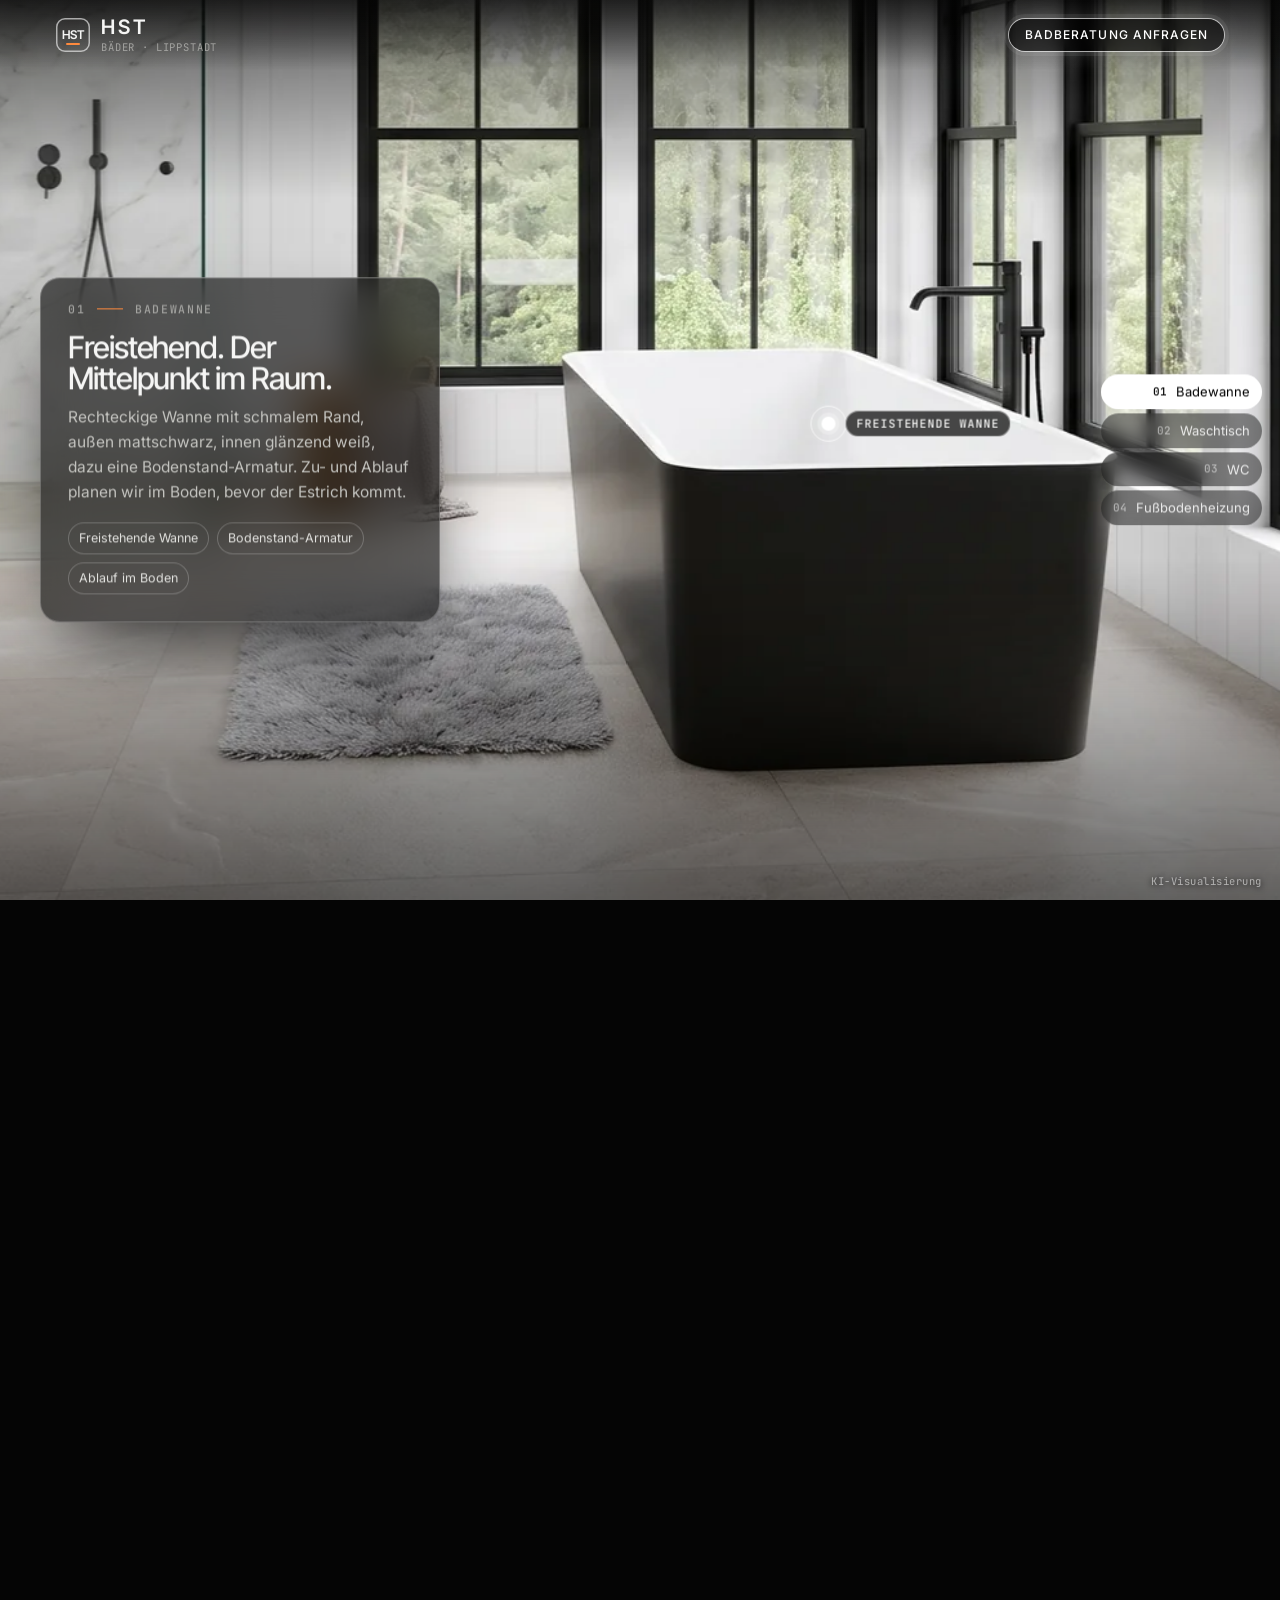
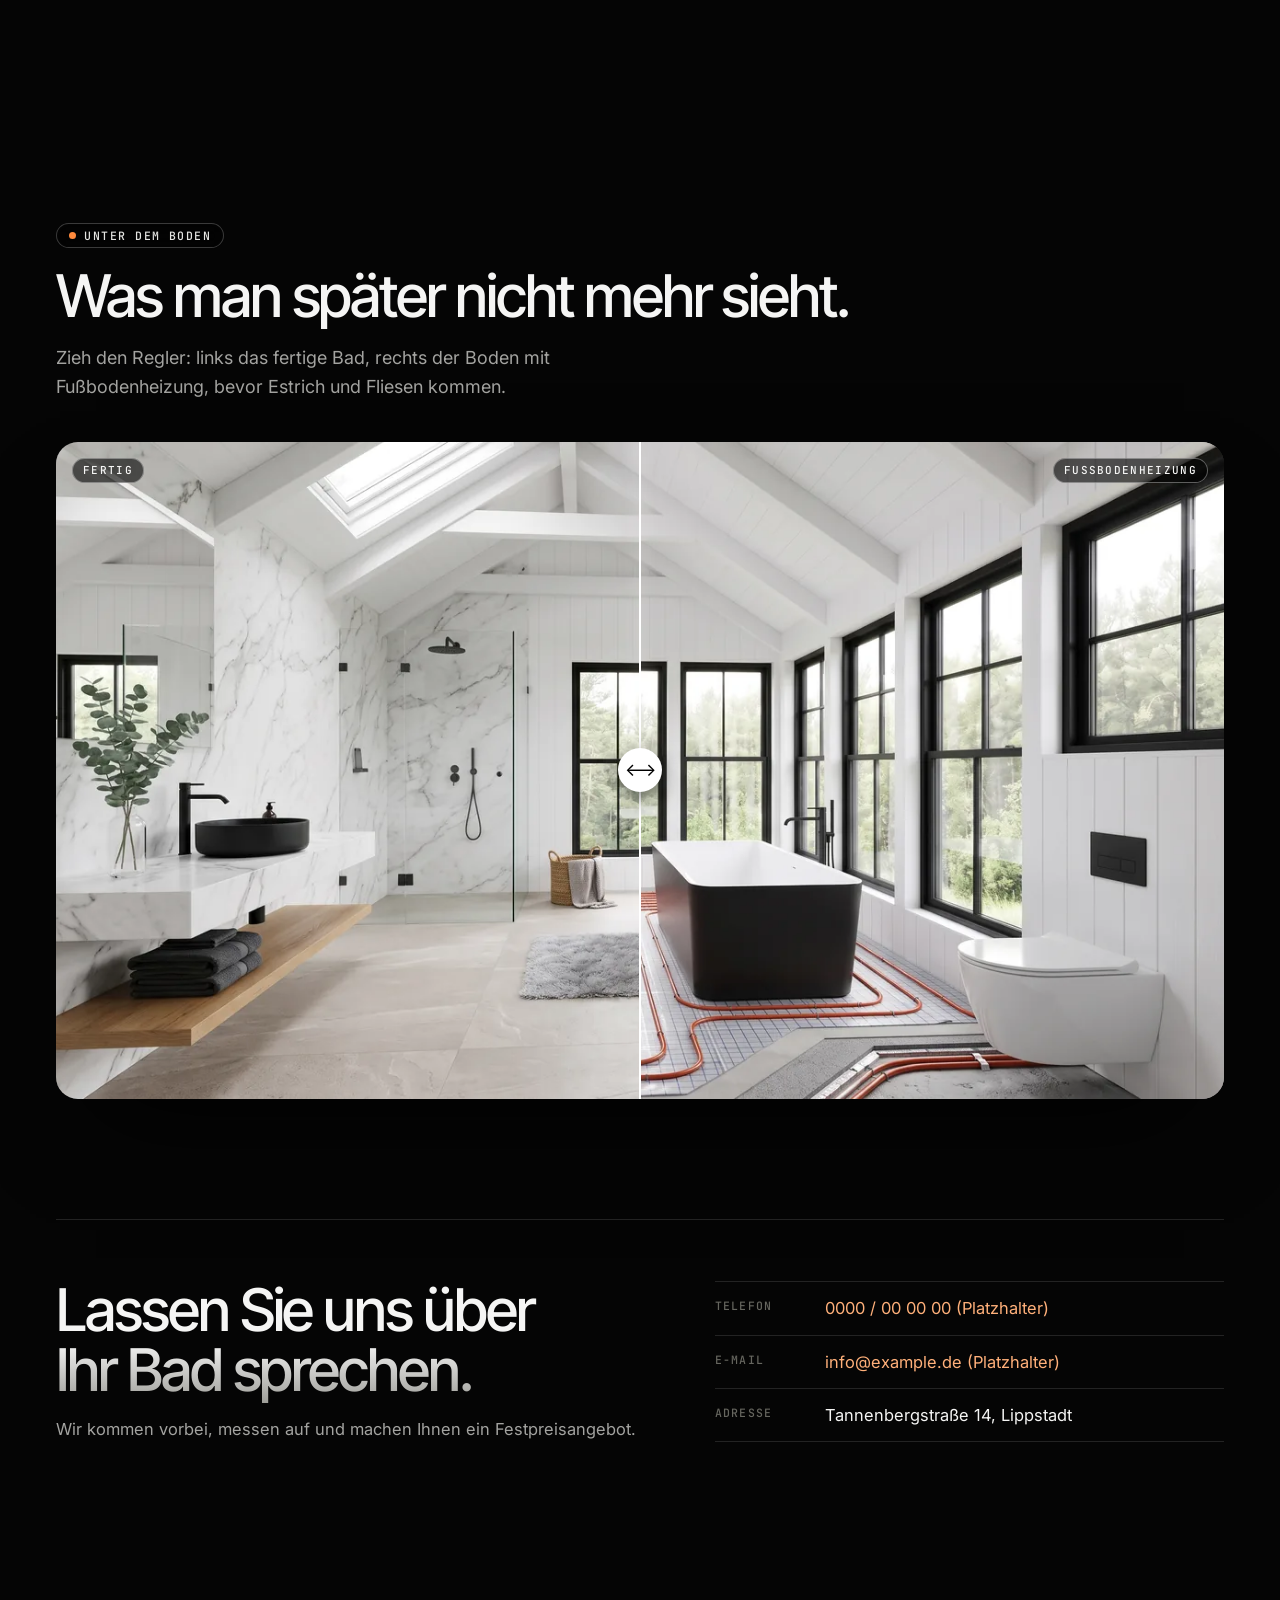
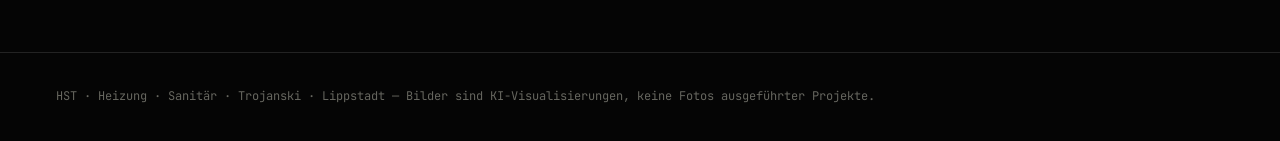
==== site/bad.html @ 5821b516 "Neue Bad-Seite mit fotorealistischen KI-Bildern (Higgsfield) bad.html: bildschirmfüllendes Bad-Foto " ====
<!doctype html>
<html lang="de">
<head>
<meta charset="utf-8">
<meta name="viewport" content="width=device-width, initial-scale=1, viewport-fit=cover">
<title>HST Bäder</title>
<meta name="description" content="HST – Heizung, Sanitär, Trojanski: moderne Bäder mit freistehender Wanne, Aufsatzbecken, wandhängendem WC und Fußbodenheizung.">
<meta name="theme-color" content="#050505">
<link rel="preconnect" href="https://fonts.googleapis.com">
<link rel="preconnect" href="https://fonts.gstatic.com" crossorigin>
<link href="https://fonts.googleapis.com/css2?family=Inter+Tight:wght@300;400;500;600&family=Inter:wght@400;500;600&family=JetBrains+Mono:wght@400;500&display=swap" rel="stylesheet">
<style>
/* Layout: ein bildschirmfüllendes Foto als Bühne, Kamerafahrt per Scroll, Glas-Karten darüber. Danach Vergleichs-Regler und Kontakt. */
:root {
  --bg: #050505;
  --bg-2: #0c0c0d;
  --panel: rgba(10, 10, 11, .62);
  --line: rgba(255, 255, 255, .12);
  --line-2: rgba(255, 255, 255, .22);
  --text: #f5f5f4;
  --muted: #a3a3a0;
  --dim: #66665f;
  --warm: #ff8a3d;
  --font: "Inter", system-ui, -apple-system, "Segoe UI", Roboto, sans-serif;
  --font-display: "Inter Tight", "Inter", system-ui, sans-serif;
  --font-mono: "JetBrains Mono", ui-monospace, Menlo, monospace;
  color-scheme: dark;
}
* { box-sizing: border-box; }
html { background: var(--bg); -webkit-text-size-adjust: 100%; }
body { margin: 0; background: var(--bg); color: var(--text); font: 400 16.5px/1.6 var(--font); -webkit-font-smoothing: antialiased; overflow-x: hidden; }
img { max-width: 100%; display: block; }
a { color: inherit; }
h1, h2, h3 { font-family: var(--font-display); font-weight: 500; letter-spacing: -.035em; line-height: 1.02; margin: 0; text-wrap: balance; }
.fade { background: linear-gradient(180deg, #fff 0%, #9b9b96 100%); -webkit-background-clip: text; background-clip: text; color: transparent; }
.wrap { width: min(1200px, 100%); margin-inline: auto; padding-left: max(16px, env(safe-area-inset-left, 0px)); padding-right: max(16px, env(safe-area-inset-right, 0px)); }

.btn { display: inline-flex; align-items: center; justify-content: center; gap: .6em; padding: 1.05em 1.8em; border-radius: 999px; text-decoration: none; border: 0; cursor: pointer; font: 500 13.5px/1 var(--font); letter-spacing: .09em; text-transform: uppercase; transition: transform .25s, box-shadow .25s; white-space: nowrap; }
.btn:hover { transform: translateY(-2px); }
.btn:focus-visible { outline: 2px solid #fff; outline-offset: 3px; }
.btn-white { background: #fff; color: #000; box-shadow: 0 10px 40px -10px rgba(255,255,255,.5); }
.btn-outline { background: rgba(0,0,0,.55); color: #fff; box-shadow: 0 0 0 1px rgba(255,255,255,.6), 0 0 0 5px rgba(255,255,255,.07), 0 0 30px -6px rgba(255,255,255,.35); backdrop-filter: blur(8px); }
.label { display: inline-flex; align-items: center; gap: .7em; margin: 0 0 18px; padding: 7px 13px; border-radius: 999px; font: 500 11.5px/1 var(--font-mono); letter-spacing: .13em; text-transform: uppercase; color: #e5e5e2; background: rgba(0,0,0,.35); box-shadow: inset 0 0 0 1px var(--line-2); backdrop-filter: blur(8px); }
.label i { width: 7px; height: 7px; border-radius: 50%; background: var(--warm); }

/* Header */
.site-header { position: fixed; z-index: 30; inset: 0 0 auto 0; padding-top: env(safe-area-inset-top, 0px); background: linear-gradient(rgba(5,5,5,.7), rgba(5,5,5,0)); }
.site-header .wrap { height: 70px; display: flex; align-items: center; justify-content: space-between; gap: 16px; }
.brand { display: flex; align-items: center; gap: 11px; text-decoration: none; }
.brand b { display: grid; place-items: center; width: 34px; height: 34px; border-radius: 9px; box-shadow: inset 0 0 0 1.5px rgba(255,255,255,.6); font: 600 12px/1 var(--font-display); position: relative; }
.brand b::after { content: ""; position: absolute; left: 10px; right: 10px; bottom: 7px; height: 2px; border-radius: 2px; background: var(--warm); }
.brand span { font: 600 20px/1 var(--font-display); letter-spacing: .14em; }
.brand small { display: block; font: 400 10.5px/1 var(--font-mono); letter-spacing: .08em; color: var(--muted); margin-top: 5px; text-transform: uppercase; }
.site-header .btn { padding: .85em 1.3em; font-size: 12px; }

/* Bühne */
#story { position: relative; height: 900vh; }
.stage { position: sticky; top: 0; height: 100vh; height: 100svh; overflow: hidden; background: #000; }
.photo { position: absolute; left: 0; top: 0; transform-origin: 0 0; will-change: transform; }
.photo img { position: absolute; inset: 0; width: 100%; height: 100%; max-width: none; object-fit: cover; user-select: none; -webkit-user-drag: none; }
.photo .heat { clip-path: inset(0 100% 0 0); }
.scan { position: absolute; top: 0; bottom: 0; width: 2px; margin-left: -1px; background: #fff; box-shadow: 0 0 18px 4px rgba(255,255,255,.65), 0 0 60px 18px rgba(255,138,61,.45); opacity: 0; pointer-events: none; }
.shade { position: absolute; inset: 0; pointer-events: none; background: linear-gradient(180deg, rgba(0,0,0,.55) 0%, rgba(0,0,0,0) 22%, rgba(0,0,0,0) 62%, rgba(0,0,0,.55) 100%); }
.hero-shade { position: absolute; inset: 0; pointer-events: none; background: radial-gradient(85% 75% at 30% 48%, rgba(0,0,0,.8), rgba(0,0,0,.4) 70%, rgba(0,0,0,.2)); }
.end-shade { position: absolute; inset: 0; pointer-events: none; opacity: 0; background: radial-gradient(70% 70% at 50% 50%, rgba(0,0,0,.82), rgba(0,0,0,.55)); }

.pin { position: absolute; width: 0; height: 0; opacity: 0; transition: opacity .35s; pointer-events: none; }
.pin span { position: absolute; left: 0; top: 0; transform-origin: 0 0; display: flex; align-items: center; gap: 10px; }
.pin i { position: relative; width: 14px; height: 14px; margin: -7px 0 0 -7px; border-radius: 50%; background: #fff; box-shadow: 0 0 0 4px rgba(255,255,255,.25), 0 0 22px rgba(255,255,255,.8); flex: none; }
.pin i::after { content: ""; position: absolute; inset: -11px; border-radius: 50%; border: 1px solid rgba(255,255,255,.7); animation: ring 1.8s infinite; }
@keyframes ring { from { transform: scale(.45); opacity: 1; } to { transform: scale(1.6); opacity: 0; } }
.pin em { margin-top: -7px; font: 500 11.5px/1 var(--font-mono); font-style: normal; letter-spacing: .08em; text-transform: uppercase; white-space: nowrap; padding: 7px 11px; border-radius: 999px; background: rgba(0,0,0,.7); box-shadow: inset 0 0 0 1px rgba(255,255,255,.4); backdrop-filter: blur(8px); }

.hero { position: absolute; left: max(24px, calc(50% - 560px)); top: 50%; transform: translateY(-46%); width: min(620px, 100% - 48px); will-change: opacity, transform; }
.hero h1 { font-size: clamp(44px, 6.4vw, 92px); }
.hero p { font-size: clamp(16px, 1.35vw, 19px); color: #d6d6d2; margin: 22px 0 30px; max-width: 520px; }
.hero .actions { display: flex; gap: 12px; flex-wrap: wrap; }
.hint { position: absolute; left: 50%; bottom: 24px; transform: translateX(-50%); margin: 0; display: flex; flex-direction: column; align-items: center; gap: 9px; font: 500 10.5px/1 var(--font-mono); letter-spacing: .2em; text-transform: uppercase; color: rgba(255,255,255,.6); }
.hint span { width: 1px; height: 38px; background: linear-gradient(transparent, #fff); animation: drip 2s infinite; transform-origin: top; }
@keyframes drip { 0% { transform: scaleY(0); } 60% { transform: scaleY(1); opacity: 1; } 100% { opacity: 0; } }

.card { position: absolute; top: 50%; width: min(400px, 34vw); padding: 26px 28px 28px; border-radius: 20px; background: var(--panel); backdrop-filter: blur(22px) saturate(1.2); -webkit-backdrop-filter: blur(22px) saturate(1.2); box-shadow: inset 0 0 0 1px var(--line-2), inset 0 1px 0 rgba(255,255,255,.14), 0 40px 80px -30px rgba(0,0,0,.9); opacity: 0; transform: translateY(-50%); pointer-events: none; will-change: opacity, transform; }
.card.left { left: max(24px, calc(50% - 600px)); }
.card.right { right: max(24px, calc(50% - 600px)); }
.card .num { margin: 0 0 16px; display: flex; align-items: center; gap: 12px; font: 500 11.5px/1 var(--font-mono); letter-spacing: .14em; text-transform: uppercase; color: var(--muted); }
.card .num i { width: 26px; height: 1px; background: var(--warm); }
.card h2 { font-size: clamp(27px, 2.4vw, 35px); margin-bottom: 12px; }
.card p { margin: 0; color: #c4c4c0; font-size: 15.5px; }
.chips { list-style: none; padding: 0; margin: 18px 0 0; display: flex; flex-wrap: wrap; gap: 8px; }
.chips li { font-size: 12.5px; padding: 6px 11px; border-radius: 999px; color: #e2e2df; box-shadow: inset 0 0 0 1px var(--line-2); }
.layers { list-style: none; padding: 0; margin: 18px 0 0; display: grid; gap: 0; border-top: 1px solid var(--line); }
.layers li { display: grid; grid-template-columns: 14px 1fr auto; align-items: center; gap: 12px; padding: 9px 0; border-bottom: 1px solid var(--line); font-size: 14px; }
.layers li i { width: 10px; height: 10px; border-radius: 3px; }
.layers li small { font: 400 12px/1 var(--font-mono); color: var(--muted); font-variant-numeric: tabular-nums; }
.end { position: absolute; left: 50%; top: 50%; transform: translate(-50%, -50%); width: min(720px, 100% - 32px); text-align: center; opacity: 0; pointer-events: none; }
.end h2 { font-size: clamp(38px, 5.4vw, 74px); }
.end p { color: #d6d6d2; font-size: 18px; margin: 18px auto 28px; max-width: 520px; }
.end .actions { display: flex; gap: 12px; justify-content: center; flex-wrap: wrap; }

.steps-nav { position: absolute; right: max(18px, env(safe-area-inset-right, 0px)); top: 50%; transform: translateY(-50%); display: flex; flex-direction: column; gap: 4px; }
.steps-nav button { all: unset; cursor: pointer; display: flex; align-items: center; justify-content: flex-end; gap: 9px; padding: 7px 12px; border-radius: 999px; font-size: 13px; color: rgba(255,255,255,.85); background: rgba(0,0,0,.45); backdrop-filter: blur(8px); transition: background .25s, color .25s; }
.steps-nav button b { font: 500 11px/1 var(--font-mono); color: rgba(255,255,255,.5); }
.steps-nav button.active { background: #fff; color: #000; text-shadow: none; }
.steps-nav button.active b { color: #000; }
.steps-nav button:focus-visible { outline: 1px solid #fff; }
.note { position: absolute; right: 18px; bottom: 14px; margin: 0; font: 400 10.5px/1 var(--font-mono); letter-spacing: .05em; color: rgba(255,255,255,.55); text-shadow: 0 1px 6px #000; }

/* Vergleich */
.section { padding-block: 120px; }
.section h2 { font-size: clamp(36px, 4.6vw, 62px); }
.section .lead { color: var(--muted); font-size: 18px; margin: 18px 0 40px; max-width: 620px; }
.compare { position: relative; aspect-ratio: 16 / 9; max-width: 100%; border-radius: 22px; overflow: hidden; box-shadow: inset 0 0 0 1px var(--line-2), 0 50px 100px -40px rgba(0,0,0,.9); background: #000; }
.compare img { position: absolute; inset: 0; width: 100%; height: 100%; object-fit: cover; }
.compare .after { clip-path: inset(0 0 0 50%); }
.compare .bar { position: absolute; top: 0; bottom: 0; left: 50%; width: 2px; margin-left: -1px; background: #fff; box-shadow: 0 0 16px rgba(255,255,255,.7); pointer-events: none; }
.compare .bar::after { content: "⟷"; position: absolute; top: 50%; left: 50%; transform: translate(-50%, -50%); display: grid; place-items: center; width: 44px; height: 44px; border-radius: 50%; background: #fff; color: #000; font-size: 18px; box-shadow: 0 6px 20px rgba(0,0,0,.5); }
.compare input { position: absolute; inset: 0; width: 100%; height: 100%; margin: 0; opacity: 0; cursor: ew-resize; }
.compare input:focus-visible + .bar::after { outline: 2px solid #fff; outline-offset: 3px; }
.compare .tag { position: absolute; top: 16px; font: 500 11px/1 var(--font-mono); letter-spacing: .12em; text-transform: uppercase; padding: 7px 11px; border-radius: 999px; background: rgba(0,0,0,.6); box-shadow: inset 0 0 0 1px rgba(255,255,255,.35); pointer-events: none; }
.compare .tag.l { left: 16px; } .compare .tag.r { right: 16px; }

.contact { display: grid; grid-template-columns: 1.2fr 1fr; gap: 48px; align-items: end; border-top: 1px solid var(--line); padding-top: 60px; }
.contact p { color: var(--muted); margin: 16px 0 0; }
.contact dl { margin: 0; display: grid; gap: 0; border-top: 1px solid var(--line); }
.contact dl div { display: grid; grid-template-columns: 110px 1fr; padding: 13px 0; border-bottom: 1px solid var(--line); }
.contact dt { font: 500 11.5px/1.9 var(--font-mono); letter-spacing: .1em; text-transform: uppercase; color: var(--dim); }
.contact dd { margin: 0; }
.ph { color: #ffb07a; }
footer { padding-block: 34px; color: var(--dim); font: 400 12px/1.6 var(--font-mono); border-top: 1px solid var(--line); margin-top: 90px; }

@media (max-width: 820px) {
  .hero { left: 16px; right: 16px; width: auto; top: auto; bottom: 34px; transform: none; }
  .hero h1 { font-size: 42px; }
  .hero p { font-size: 15.5px; margin: 14px 0 22px; }
  .hero .btn { flex: 1 1 auto; padding: 1em 1.2em; font-size: 12.5px; }
  .hero-shade { background: linear-gradient(180deg, rgba(0,0,0,.1) 25%, rgba(0,0,0,.85) 75%); }
  .hint { display: none; }
  .card, .card.left, .card.right { left: 16px; right: 16px; width: auto; top: auto; bottom: 56px; transform: none; padding: 20px 22px; }
  .card h2 { font-size: 25px; }
  .card p { font-size: 14.5px; }
  .card .chips { display: none; }
  .card[data-stage="wc"], .card[data-stage="heizung"] { top: calc(78px + env(safe-area-inset-top, 0px)); bottom: auto; }
  .layers li { padding: 6px 0; font-size: 13px; }
  .steps-nav { top: auto; bottom: 18px; left: 16px; right: 16px; transform: none; flex-direction: row; justify-content: center; gap: 2px; }
  .steps-nav button { width: 26px; height: 20px; padding: 0; justify-content: center; background: none !important; }
  .steps-nav button::before { content: ""; width: 18px; height: 2px; border-radius: 2px; background: rgba(255,255,255,.35); }
  .steps-nav button.active::before { background: #fff; }
  .steps-nav button b, .steps-nav button span { display: none; }
  .note { display: none; }
  .site-header .btn { display: none; }
  .section { padding-block: 80px; }
  .contact { grid-template-columns: 1fr; }
  .contact dl div { grid-template-columns: 1fr; }
}
@media (prefers-reduced-motion: reduce) { .pin i::after, .hint span { animation: none; } }
</style>
</head>
<body>

<header class="site-header">
  <div class="wrap">
    <a class="brand" href="#top" aria-label="HST Startseite"><b>HST</b><span>HST<small>Bäder · Lippstadt</small></span></a>
    <a class="btn btn-outline" href="#kontakt">Badberatung anfragen</a>
  </div>
</header>

<main id="top">
  <section id="story" aria-label="Ihr neues Bad im Detail">
    <div class="stage">
      <div class="photo" id="photo">
        <img class="base" src="assets/bad/bad-hero-2400.webp" srcset="assets/bad/bad-hero-1280.webp 1280w, assets/bad/bad-hero-2400.webp 2400w" sizes="(max-width: 820px) 220vw, 160vw" alt="Modernes Bad im Dachgeschoss mit freistehender schwarzer Badewanne, schwarzem Aufsatzbecken auf Marmor und wandhängendem WC">
        <img class="heat" src="assets/bad/bad-heat-2400.webp" srcset="assets/bad/bad-heat-1280.webp 1280w, assets/bad/bad-heat-2400.webp 2400w" sizes="(max-width: 820px) 220vw, 160vw" alt="Dasselbe Bad mit geöffnetem Boden: rote Heizrohre der Fußbodenheizung auf der Dämmung">
        <div class="scan" id="scan"></div>
        <div class="pin" data-stage="wanne" style="left:59.5%;top:65%"><span><i></i><em>Freistehende Wanne</em></span></div>
        <div class="pin" data-stage="waschtisch" style="left:17%;top:57%"><span><i></i><em>Aufsatzbecken</em></span></div>
        <div class="pin" data-stage="wc" style="left:85.5%;top:78%"><span><i></i><em>Wandhängendes WC</em></span></div>
        <div class="pin" data-stage="heizung" style="left:36%;top:86%"><span><i></i><em>Fußbodenheizung</em></span></div>
      </div>
      <div class="shade"></div>
      <div class="hero-shade" id="heroShade"></div>
      <div class="end-shade" id="endShade"></div>

      <div class="hero" id="hero">
        <p class="label"><i></i>Bäder von HST · Lippstadt</p>
        <h1>Ihr neues Bad.<br><span class="fade">Bis ins Detail geplant.</span></h1>
        <p>Freistehende Wanne, schwarze Akzente, warmer Boden. Wir bauen Bäder, in denen alles sitzt, auch das, was man später nicht mehr sieht.</p>
        <div class="actions">
          <a class="btn btn-white" href="#kontakt">Badberatung anfragen</a>
          <a class="btn btn-outline" href="#story-start" id="explore">Bad erkunden</a>
        </div>
      </div>
      <p class="hint" id="hint"><span></span>Scrollen</p>

      <article class="card left" data-stage="wanne">
        <p class="num">01 <i></i> Badewanne</p>
        <h2>Freistehend. Der Mittelpunkt im Raum.</h2>
        <p>Rechteckige Wanne mit schmalem Rand, außen mattschwarz, innen glänzend weiß, dazu eine Bodenstand-Armatur. Zu- und Ablauf planen wir im Boden, bevor der Estrich kommt.</p>
        <ul class="chips"><li>Freistehende Wanne</li><li>Bodenstand-Armatur</li><li>Ablauf im Boden</li></ul>
      </article>
      <article class="card right" data-stage="waschtisch">
        <p class="num">02 <i></i> Waschtisch</p>
        <h2>Schwarzes Aufsatzbecken auf Marmor.</h2>
        <p>Schwebende Marmorplatte, rundes Becken in Mattschwarz, hohe Armatur, Eichenablage darunter. Leitungen und Siphon verschwinden sauber in der Wand.</p>
        <ul class="chips"><li>Aufsatzbecken</li><li>Schwebende Platte</li><li>Unterputz-Anschlüsse</li></ul>
      </article>
      <article class="card left" data-stage="wc">
        <p class="num">03 <i></i> WC</p>
        <h2>Wandhängend und spülrandlos.</h2>
        <p>Das WC sitzt an einem Vorwandelement mit Unterputzspülkasten. Spülrandlos, leicht zu reinigen, der Boden darunter bleibt frei. Bedient wird es über eine flache schwarze Drückerplatte.</p>
        <ul class="chips"><li>Spülrandlos</li><li>Unterputzspülkasten</li><li>Vorwandtechnik</li></ul>
      </article>
      <article class="card right" data-stage="heizung">
        <p class="num">04 <i></i> Fußbodenheizung</p>
        <h2>Warm von unten.</h2>
        <p>Unter den Fliesen liegen die Heizrohre im Estrich. Gleichmäßige Wärme ohne Heizkörper, ideal mit einer Wärmepumpe.</p>
        <ul class="layers" aria-label="Aufbau des Bodens">
          <li><i style="background:#d9d3c9"></i>Fliese<small>ca. 1 cm</small></li>
          <li><i style="background:#8f8c86"></i>Estrich<small>ca. 6,5 cm</small></li>
          <li><i style="background:#e0552d"></i>Heizrohr<small>Abstand ca. 10 cm</small></li>
          <li><i style="background:#c9ccd1"></i>Dämmung<small>ca. 3–4 cm</small></li>
        </ul>
      </article>

      <div class="end" id="end">
        <p class="label"><i></i>Alles aus einer Hand</p>
        <h2>Ihr Bad.<br><span class="fade">Geplant und gebaut von HST.</span></h2>
        <p>Sanitär, Heizung, Fliesen, Elektrik: Wir koordinieren alle Gewerke, und Sie bekommen ein fertiges Bad zum Festpreis.</p>
        <div class="actions"><a class="btn btn-white" href="#kontakt">Badberatung anfragen</a><a class="btn btn-outline" href="#vergleich">Vorher und nachher</a></div>
      </div>

      <nav class="steps-nav" aria-label="Stationen">
        <button data-go="wanne"><b>01</b><span>Badewanne</span></button>
        <button data-go="waschtisch"><b>02</b><span>Waschtisch</span></button>
        <button data-go="wc"><b>03</b><span>WC</span></button>
        <button data-go="heizung"><b>04</b><span>Fußbodenheizung</span></button>
      </nav>
      <p class="note">KI-Visualisierung</p>
    </div>
    <span id="story-start" style="position:absolute;top:13%"></span>
  </section>

  <section class="section" id="vergleich">
    <div class="wrap">
      <p class="label"><i></i>Unter dem Boden</p>
      <h2>Was man später nicht mehr sieht.</h2>
      <p class="lead">Zieh den Regler: links das fertige Bad, rechts der Boden mit Fußbodenheizung, bevor Estrich und Fliesen kommen.</p>
      <div class="compare" id="compare">
        <img src="assets/bad/bad-hero-1280.webp" alt="Fertiges Bad">
        <img class="after" id="after" src="assets/bad/bad-heat-1280.webp" alt="Bad mit freigelegter Fußbodenheizung">
        <span class="tag l">Fertig</span><span class="tag r">Fußbodenheizung</span>
        <input type="range" id="cmp" min="0" max="100" value="50" aria-label="Vergleich fertiges Bad und Fußbodenheizung">
        <span class="bar" id="bar"></span>
      </div>
    </div>
  </section>

  <section class="section" id="kontakt" style="padding-top:0">
    <div class="wrap">
      <div class="contact">
        <div>
          <h2>Lassen Sie uns über <span class="fade">Ihr Bad sprechen.</span></h2>
          <p>Wir kommen vorbei, messen auf und machen Ihnen ein Festpreisangebot.</p>
        </div>
        <dl>
          <div><dt>Telefon</dt><dd class="ph">0000 / 00 00 00 (Platzhalter)</dd></div>
          <div><dt>E-Mail</dt><dd class="ph">info@example.de (Platzhalter)</dd></div>
          <div><dt>Adresse</dt><dd>Tannenbergstraße 14, Lippstadt</dd></div>
        </dl>
      </div>
    </div>
  </section>
</main>

<footer><div class="wrap">HST · Heizung · Sanitär · Trojanski · Lippstadt — Bilder sind KI-Visualisierungen, keine Fotos ausgeführter Projekte.</div></footer>

<script>
(() => {
  const IW = 2752, IH = 1536;
  const ss = (a, b, x) => { const t = Math.min(1, Math.max(0, (x - a) / (b - a))); return t * t * (3 - 2 * t); };
  const sm = t => t * t * t * (t * (t * 6 - 15) + 10);
  const lerp = (a, b, t) => a + (b - a) * t;

  // Drehbuch: Kamera je Station – z = Zoom, fx/fy = Bildpunkt (0..1), sx/sy = Bildschirmposition (0..1)
  const STAGES = [
    { id: 'hero',       from: 0.00, to: 0.07, d: { z: 1.03, fx: .55, fy: .55, sx: .55, sy: .55 }, m: { z: 1.0,  fx: .6,  fy: .55, sx: .5, sy: .5 } },
    { id: 'wanne',      from: 0.13, to: 0.27, d: { z: 1.85, fx: .6,  fy: .7,  sx: .66, sy: .56 }, m: { z: 1.9,  fx: .6,  fy: .7,  sx: .5, sy: .3 } },
    { id: 'waschtisch', from: 0.32, to: 0.46, d: { z: 2.1,  fx: .17, fy: .58, sx: .33, sy: .52 }, m: { z: 2.2,  fx: .17, fy: .57, sx: .5, sy: .28 } },
    { id: 'wc',         from: 0.51, to: 0.65, d: { z: 1.9,  fx: .86, fy: .78, sx: .66, sy: .54 }, m: { z: 2.0,  fx: .86, fy: .8,  sx: .5, sy: .78 } },
    { id: 'heizung',    from: 0.70, to: 0.88, d: { z: 1.12, fx: .42, fy: .82, sx: .4,  sy: .62 }, m: { z: 1.6,  fx: .4,  fy: .86, sx: .5, sy: .8 } },
    { id: 'ende',       from: 0.93, to: 1.00, d: { z: 1.0,  fx: .5,  fy: .5,  sx: .5,  sy: .5 },  m: { z: 1.0,  fx: .6,  fy: .55, sx: .5, sy: .5 } },
  ];
  const keys = mobile => STAGES.flatMap(s => { const c = mobile ? s.m : s.d; return [{ p: s.from, ...c }, { p: s.to, ...c, z: c.z * (s.id === 'ende' ? 1 : 1.05) }]; });
  let KEYS = keys(false);
  function camAt(p) {
    let i = 0; while (i < KEYS.length - 2 && p > KEYS[i + 1].p) i++;
    const a = KEYS[i], b = KEYS[i + 1], t = sm(Math.min(1, Math.max(0, (p - a.p) / Math.max(1e-6, b.p - a.p))));
    const o = {}; for (const k of ['z', 'fx', 'fy', 'sx', 'sy']) o[k] = lerp(a[k], b[k], t); return o;
  }
  const win = (s, p) => ss(s.from - 0.01, s.from + 0.02, p) * (1 - ss(s.to - 0.01, s.to + 0.015, p));

  const story = document.getElementById('story'), stage = story.querySelector('.stage');
  const photo = document.getElementById('photo'), heat = photo.querySelector('.heat'), scan = document.getElementById('scan');
  const hero = document.getElementById('hero'), heroShade = document.getElementById('heroShade'), hint = document.getElementById('hint'), end = document.getElementById('end');
  const cards = [...document.querySelectorAll('.card')], pins = [...document.querySelectorAll('.pin')], navs = [...document.querySelectorAll('.steps-nav button')];

  let W = 0, H = 0, base = 1, mobile = false;
  function resize() {
    W = stage.clientWidth; H = stage.clientHeight; mobile = W / H < 0.9;
    base = Math.max(W / IW, H / IH);
    photo.style.width = IW * base + 'px'; photo.style.height = IH * base + 'px';
    KEYS = keys(mobile);
  }
  addEventListener('resize', resize); resize();

  let target = 0, p = 0, forced = null, last = performance.now();
  window.__setProgress = v => { forced = v; p = v; };
  const read = () => { const max = story.offsetHeight - innerHeight; target = Math.min(1, Math.max(0, (scrollY - story.offsetTop) / Math.max(1, max))); };
  addEventListener('scroll', read, { passive: true }); read();
  navs.forEach(b => b.addEventListener('click', () => {
    const s = STAGES.find(x => x.id === b.dataset.go);
    scrollTo({ top: story.offsetTop + (s.from + s.to) / 2 * (story.offsetHeight - innerHeight), behavior: 'smooth' });
  }));

  function frame(now) {
    const dt = Math.min(0.05, (now - last) / 1000); last = now;
    p = forced !== null ? forced : p + (target - p) * (1 - Math.exp(-dt * 6));

    // Kamerafahrt über das Foto
    const c = camAt(p), z = c.z, dw = IW * base * z, dh = IH * base * z;
    let tx = c.sx * W - c.fx * dw, ty = c.sy * H - c.fy * dh;
    tx = Math.min(0, Math.max(W - dw, tx)); ty = Math.min(0, Math.max(H - dh, ty));
    photo.style.transform = `translate3d(${tx}px, ${ty}px, 0) scale(${z})`;

    // Scan-Strahl legt die Fußbodenheizung frei (und schließt am Ende wieder)
    const open = ss(0.715, 0.8, p), close = ss(0.89, 0.935, p);
    const x = (open - close) * 100;
    heat.style.clipPath = close > 0 ? `inset(0 0 0 ${close * 100}%)` : `inset(0 ${100 - x}% 0 0)`;
    const scanX = close > 0 ? close * 100 : x;
    scan.style.left = scanX + '%';
    scan.style.opacity = (x > 0.5 && x < 99.5) ? 1 : 0;
    scan.style.transform = `scaleX(${1 / z})`;

    // Hero und Schlussbild
    const hv = 1 - ss(0.025, 0.075, p);
    hero.style.opacity = hv; heroShade.style.opacity = hv;
    hero.style.translate = `0 ${-30 * (1 - hv)}px`;
    hint.style.opacity = 1 - ss(0.005, 0.03, p);
    const ev = ss(0.94, 0.975, p);
    end.style.opacity = ev; end.style.pointerEvents = ev > 0.5 ? 'auto' : 'none';
    document.getElementById('endShade').style.opacity = ev;

    let active = null;
    cards.forEach(card => {
      const v = win(STAGES.find(s => s.id === card.dataset.stage), p);
      card.style.opacity = v; card.style.pointerEvents = v > 0.5 ? 'auto' : 'none';
      card.style.translate = `0 ${(1 - v) * 24}px`;
      if (v > 0.5) active = card.dataset.stage;
    });
    pins.forEach(pin => {
      pin.style.opacity = pin.dataset.stage === active ? 1 : 0;
      pin.firstElementChild.style.transform = `scale(${1 / z})`;
    });
    navs.forEach(b => b.classList.toggle('active', b.dataset.go === active));
    requestAnimationFrame(frame);
  }
  requestAnimationFrame(frame);

  // Vergleichs-Regler
  const cmp = document.getElementById('cmp'), after = document.getElementById('after'), bar = document.getElementById('bar');
  const setCmp = () => { after.style.clipPath = `inset(0 0 0 ${cmp.value}%)`; bar.style.left = cmp.value + '%'; };
  cmp.addEventListener('input', setCmp); setCmp();
})();
</script>
</body>
</html>
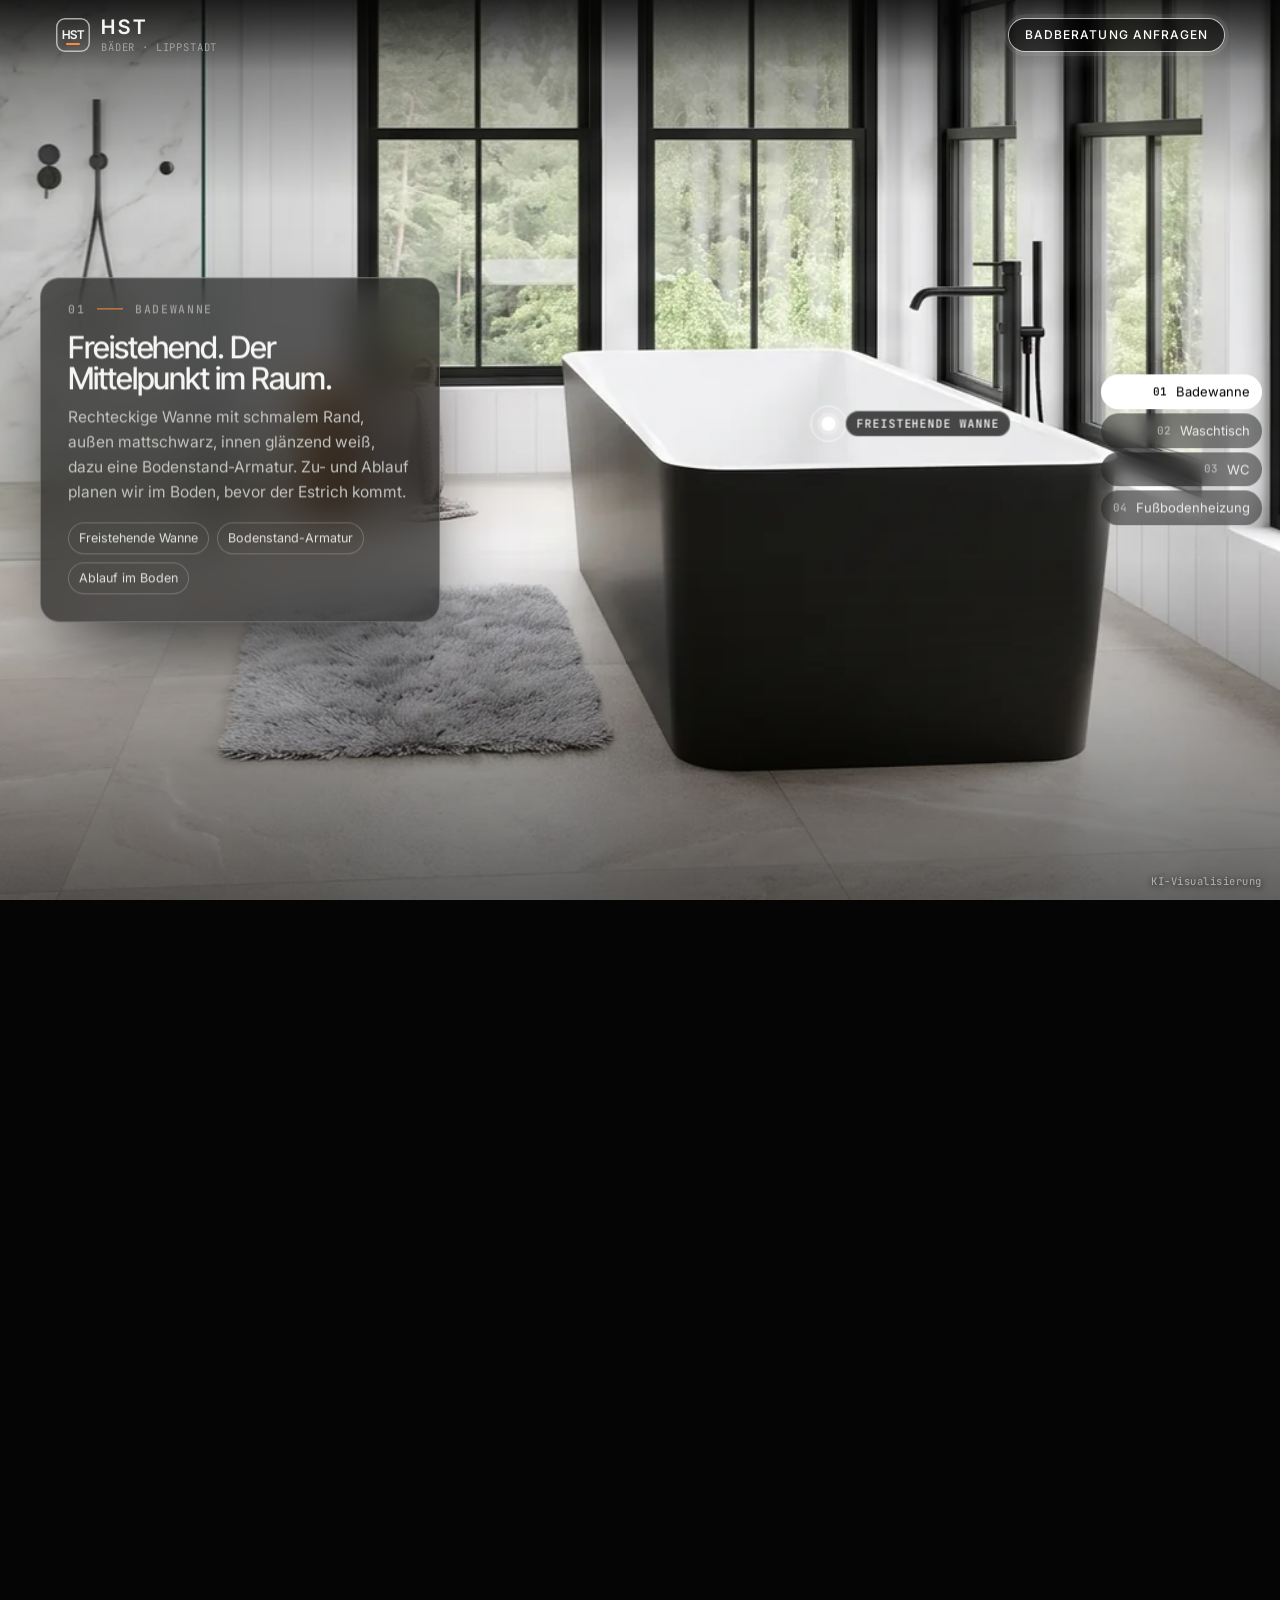
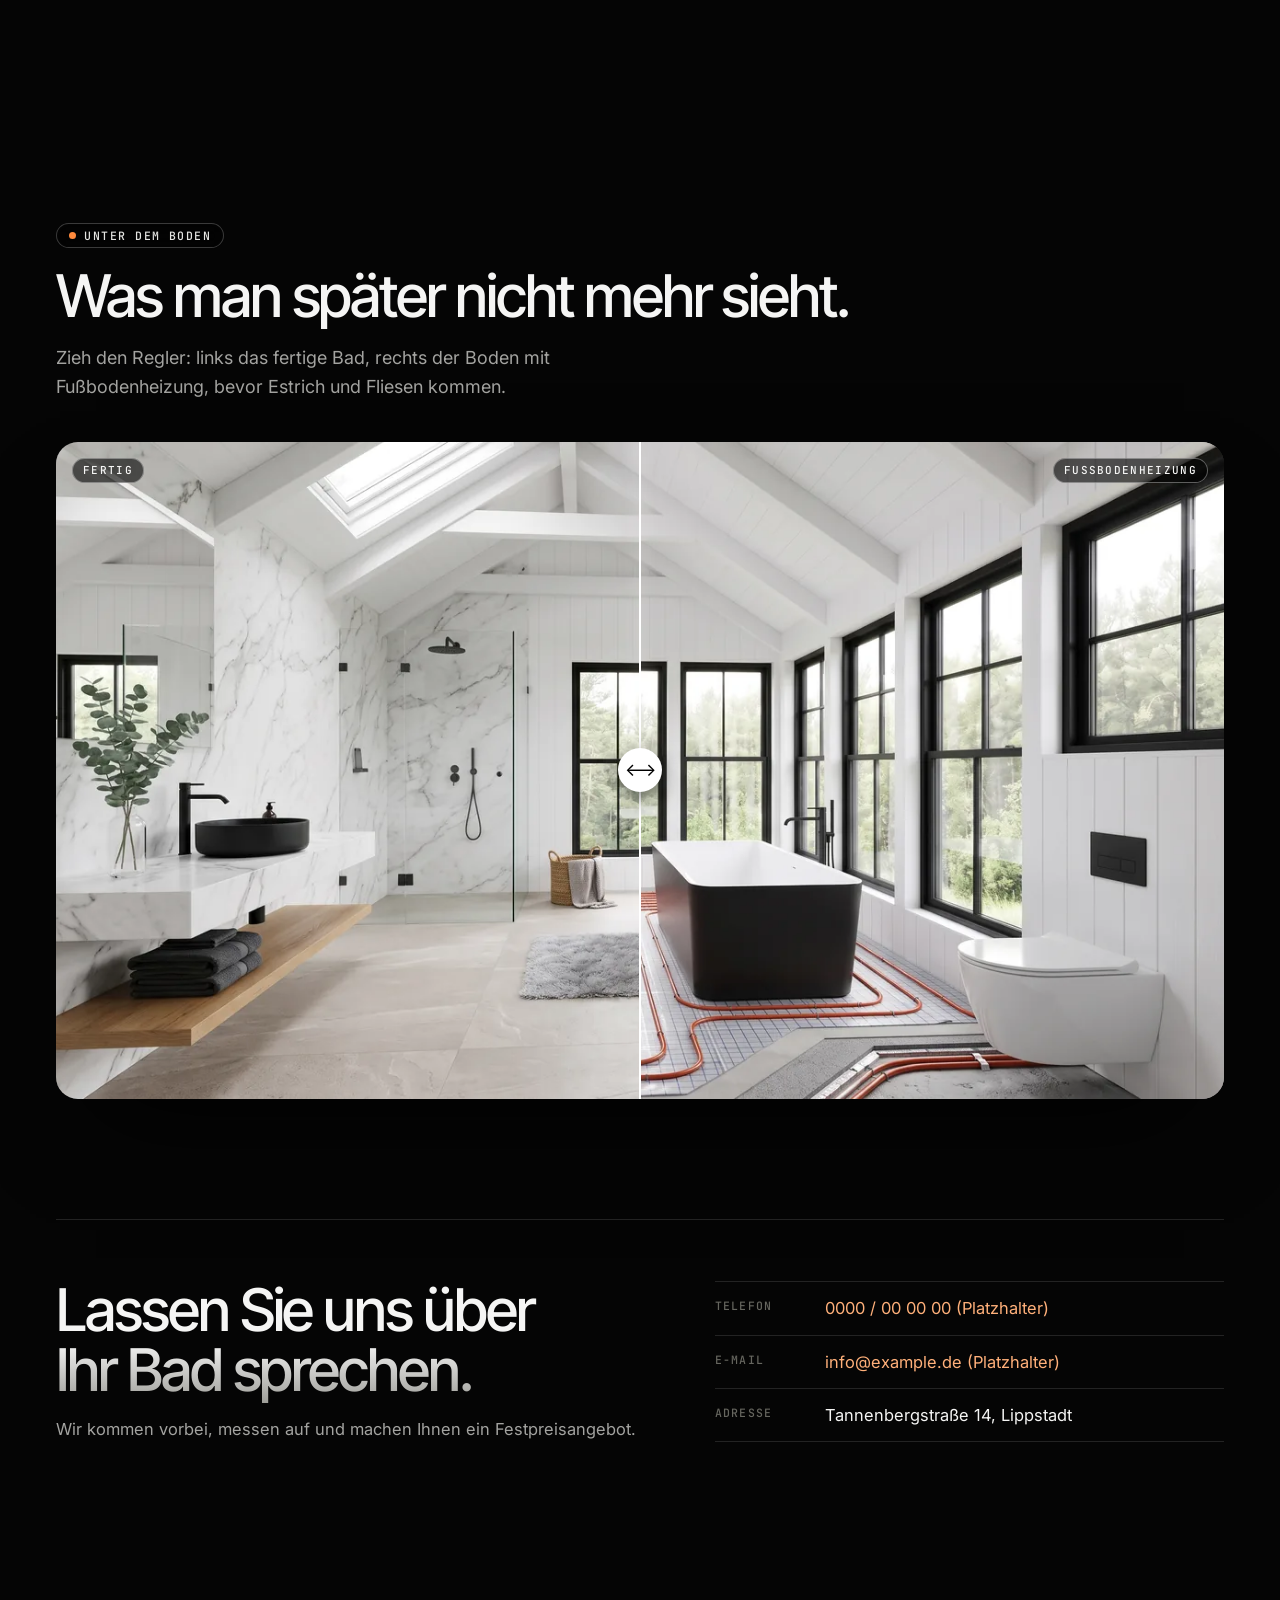
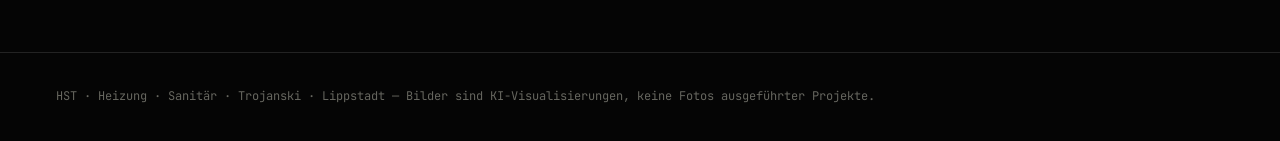
==== commit 62cc1047: "Bad-Seite: am Handy weniger Zoom, Karten oben Elemente werden am Handy mit mehr Umgebung gezeigt; di" ====
--- a/site/bad.html
+++ b/site/bad.html
@@ -139,7 +139,7 @@
   .card h2 { font-size: 25px; }
   .card p { font-size: 14.5px; }
   .card .chips { display: none; }
-  .card[data-stage="wc"], .card[data-stage="heizung"] { top: calc(78px + env(safe-area-inset-top, 0px)); bottom: auto; }
+  .card, .card.left, .card.right { top: calc(76px + env(safe-area-inset-top, 0px)); bottom: auto; }
   .layers li { padding: 6px 0; font-size: 13px; }
   .steps-nav { top: auto; bottom: 18px; left: 16px; right: 16px; transform: none; flex-direction: row; justify-content: center; gap: 2px; }
   .steps-nav button { width: 26px; height: 20px; padding: 0; justify-content: center; background: none !important; }
@@ -283,13 +283,13 @@
   // Drehbuch: Kamera je Station – z = Zoom, fx/fy = Bildpunkt (0..1), sx/sy = Bildschirmposition (0..1)
   const STAGES = [
     { id: 'hero',       from: 0.00, to: 0.07, d: { z: 1.03, fx: .55, fy: .55, sx: .55, sy: .55 }, m: { z: 1.0,  fx: .6,  fy: .55, sx: .5, sy: .5 } },
-    { id: 'wanne',      from: 0.13, to: 0.27, d: { z: 1.85, fx: .6,  fy: .7,  sx: .66, sy: .56 }, m: { z: 1.9,  fx: .6,  fy: .7,  sx: .5, sy: .3 } },
-    { id: 'waschtisch', from: 0.32, to: 0.46, d: { z: 2.1,  fx: .17, fy: .58, sx: .33, sy: .52 }, m: { z: 2.2,  fx: .17, fy: .57, sx: .5, sy: .28 } },
-    { id: 'wc',         from: 0.51, to: 0.65, d: { z: 1.9,  fx: .86, fy: .78, sx: .66, sy: .54 }, m: { z: 2.0,  fx: .86, fy: .8,  sx: .5, sy: .78 } },
-    { id: 'heizung',    from: 0.70, to: 0.88, d: { z: 1.12, fx: .42, fy: .82, sx: .4,  sy: .62 }, m: { z: 1.6,  fx: .4,  fy: .86, sx: .5, sy: .8 } },
+    { id: 'wanne',      from: 0.13, to: 0.27, d: { z: 1.85, fx: .6,  fy: .7,  sx: .66, sy: .56 }, m: { z: 1.0,  fx: .6,  fy: .7,  sx: .5, sy: .72 } },
+    { id: 'waschtisch', from: 0.32, to: 0.46, d: { z: 2.1,  fx: .17, fy: .58, sx: .33, sy: .52 }, m: { z: 1.3,  fx: .2,  fy: .58, sx: .5, sy: .7 } },
+    { id: 'wc',         from: 0.51, to: 0.65, d: { z: 1.9,  fx: .86, fy: .78, sx: .66, sy: .54 }, m: { z: 1.2,  fx: .84, fy: .78, sx: .5, sy: .74 } },
+    { id: 'heizung',    from: 0.70, to: 0.88, d: { z: 1.12, fx: .42, fy: .82, sx: .4,  sy: .62 }, m: { z: 1.05, fx: .42, fy: .85, sx: .5, sy: .78 } },
     { id: 'ende',       from: 0.93, to: 1.00, d: { z: 1.0,  fx: .5,  fy: .5,  sx: .5,  sy: .5 },  m: { z: 1.0,  fx: .6,  fy: .55, sx: .5, sy: .5 } },
   ];
-  const keys = mobile => STAGES.flatMap(s => { const c = mobile ? s.m : s.d; return [{ p: s.from, ...c }, { p: s.to, ...c, z: c.z * (s.id === 'ende' ? 1 : 1.05) }]; });
+  const keys = mobile => STAGES.flatMap(s => { const c = mobile ? s.m : s.d; return [{ p: s.from, ...c }, { p: s.to, ...c, z: c.z * (s.id === 'ende' ? 1 : (mobile ? 1.03 : 1.05)) }]; });
   let KEYS = keys(false);
   function camAt(p) {
     let i = 0; while (i < KEYS.length - 2 && p > KEYS[i + 1].p) i++;
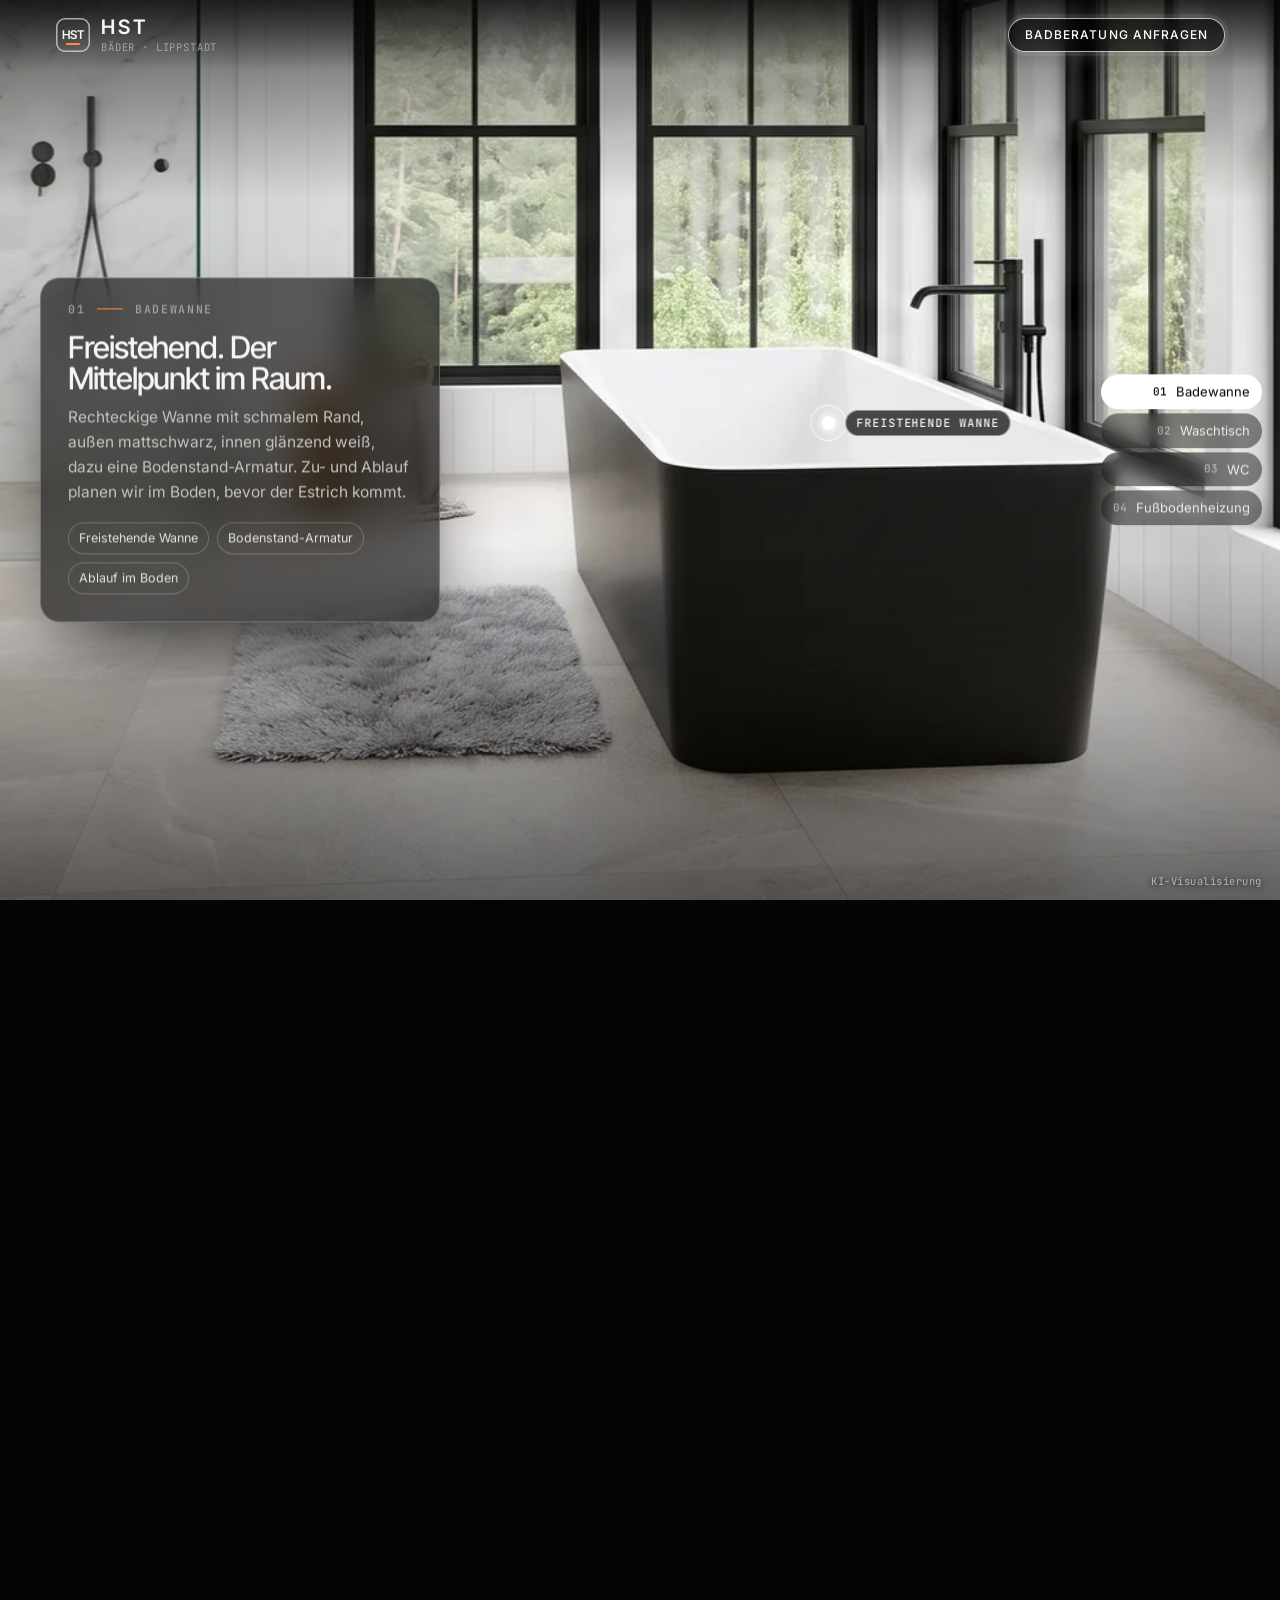
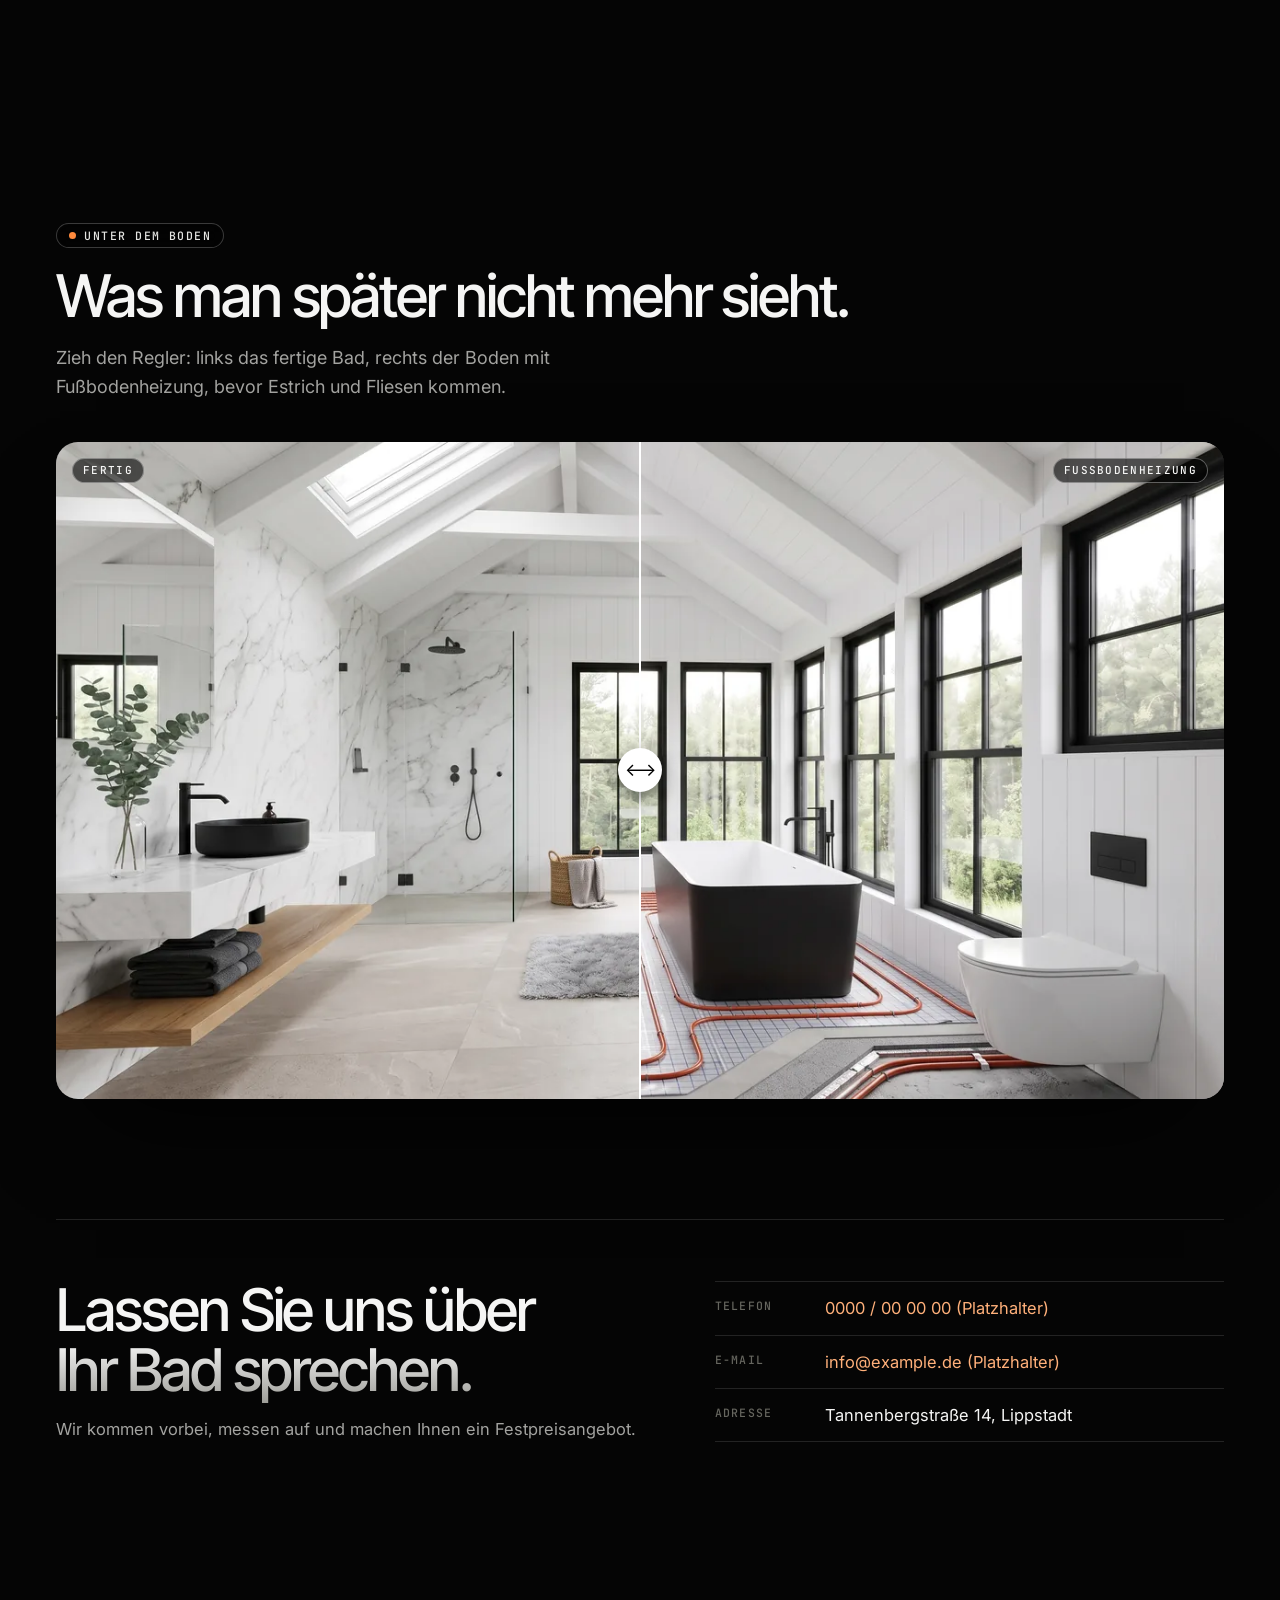
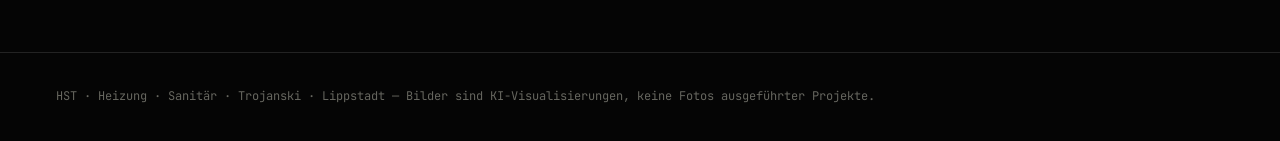
==== commit f5b4b2a3: "Bad-Seite: weiches Einrasten an den Stationen Nach dem Scrollen gleitet die Seite zur nächsten Stati" ====
--- a/site/bad.html
+++ b/site/bad.html
@@ -316,10 +316,58 @@
   window.__setProgress = v => { forced = v; p = v; };
   const read = () => { const max = story.offsetHeight - innerHeight; target = Math.min(1, Math.max(0, (scrollY - story.offsetTop) / Math.max(1, max))); };
   addEventListener('scroll', read, { passive: true }); read();
-  navs.forEach(b => b.addEventListener('click', () => {
-    const s = STAGES.find(x => x.id === b.dataset.go);
-    scrollTo({ top: story.offsetTop + (s.from + s.to) / 2 * (story.offsetHeight - innerHeight), behavior: 'smooth' });
-  }));
+  // ---------- Einrasten an den Stationen ----------
+  // Rastpunkte als Scroll-Fortschritt: Start, Wanne, Waschtisch, WC, Fußbodenheizung (voll freigelegt), Schluss
+  const SNAP = { hero: 0, wanne: 0.2, waschtisch: 0.39, wc: 0.58, heizung: 0.835, ende: 0.97 };
+  const snapList = Object.values(SNAP);
+  const maxScroll = () => story.offsetHeight - innerHeight;
+  const yOf = v => story.offsetTop + v * maxScroll();
+  const reduce = matchMedia('(prefers-reduced-motion: reduce)').matches;
+  let anim = null, touching = false, idleTimer = 0, restY = scrollY;
+
+  function glideTo(y) {
+    cancelAnimationFrame(anim);
+    const y0 = scrollY, dy = y - y0;
+    if (Math.abs(dy) < 2) { restY = y; return; }
+    if (reduce) { scrollTo(0, y); restY = y; return; }
+    const dur = Math.min(950, 420 + Math.abs(dy) * 0.35), t0 = performance.now();
+    const ease = t => t < 0.5 ? 4 * t * t * t : 1 - Math.pow(-2 * t + 2, 3) / 2;
+    const step = now => {
+      const t = Math.min(1, (now - t0) / dur);
+      scrollTo(0, y0 + dy * ease(t));
+      if (t < 1) anim = requestAnimationFrame(step); else { anim = null; restY = y; }
+    };
+    anim = requestAnimationFrame(step);
+  }
+  const stopGlide = () => { if (anim) { cancelAnimationFrame(anim); anim = null; } };
+
+  function settle() {
+    if (anim || touching || forced !== null) return;
+    const y = scrollY, top = story.offsetTop, last = yOf(SNAP.ende);
+    if (y < top - 2 || y > last + innerHeight * 0.35) { restY = y; return; }   // außerhalb der Bühne: frei scrollen
+    const pts = snapList.map(yOf);
+    const moved = y - restY;
+    let target;
+    if (Math.abs(moved) < 40) {                        // kaum bewegt: zurück zum nächsten Punkt
+      target = pts.reduce((a, b) => Math.abs(b - y) < Math.abs(a - y) ? b : a);
+    } else if (moved > 0) {                            // nach unten: nächste Station
+      target = pts.find(v => v > y + 1);
+      if (target === undefined) { restY = y; return; } // hinter dem Schluss: weiter zum Vergleich
+    } else {                                           // nach oben: vorherige Station
+      target = [...pts].reverse().find(v => v < y - 1) ?? pts[0];
+    }
+    glideTo(target);
+  }
+  const queueSettle = () => { clearTimeout(idleTimer); idleTimer = setTimeout(settle, 140); };
+  addEventListener('scroll', () => { if (!anim) queueSettle(); }, { passive: true });
+  addEventListener('touchstart', () => { touching = true; stopGlide(); }, { passive: true });
+  addEventListener('touchend', () => { touching = false; queueSettle(); }, { passive: true });
+  addEventListener('touchcancel', () => { touching = false; queueSettle(); }, { passive: true });
+  addEventListener('wheel', stopGlide, { passive: true });
+  addEventListener('keydown', stopGlide);
+
+  navs.forEach(b => b.addEventListener('click', () => glideTo(yOf(SNAP[b.dataset.go]))));
+  document.getElementById('explore').addEventListener('click', e => { e.preventDefault(); glideTo(yOf(SNAP.wanne)); });
 
   function frame(now) {
     const dt = Math.min(0.05, (now - last) / 1000); last = now;
